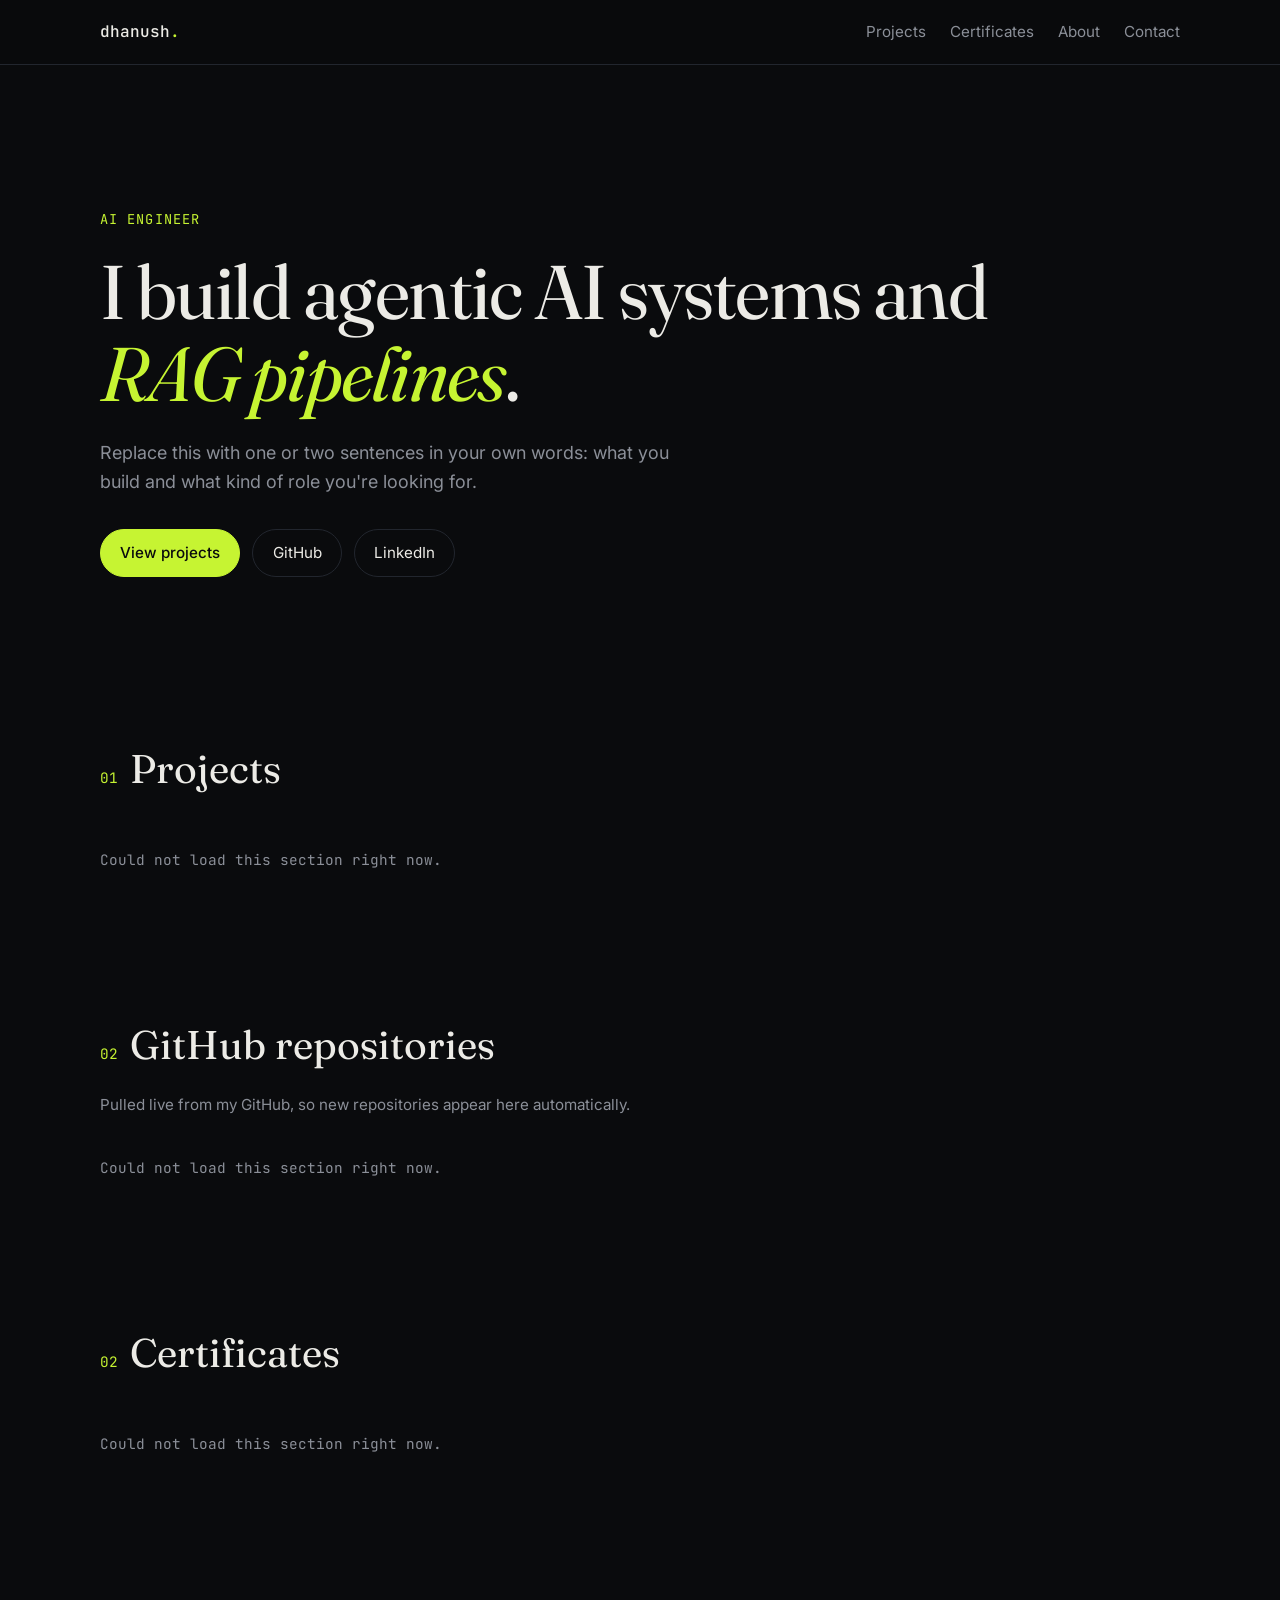
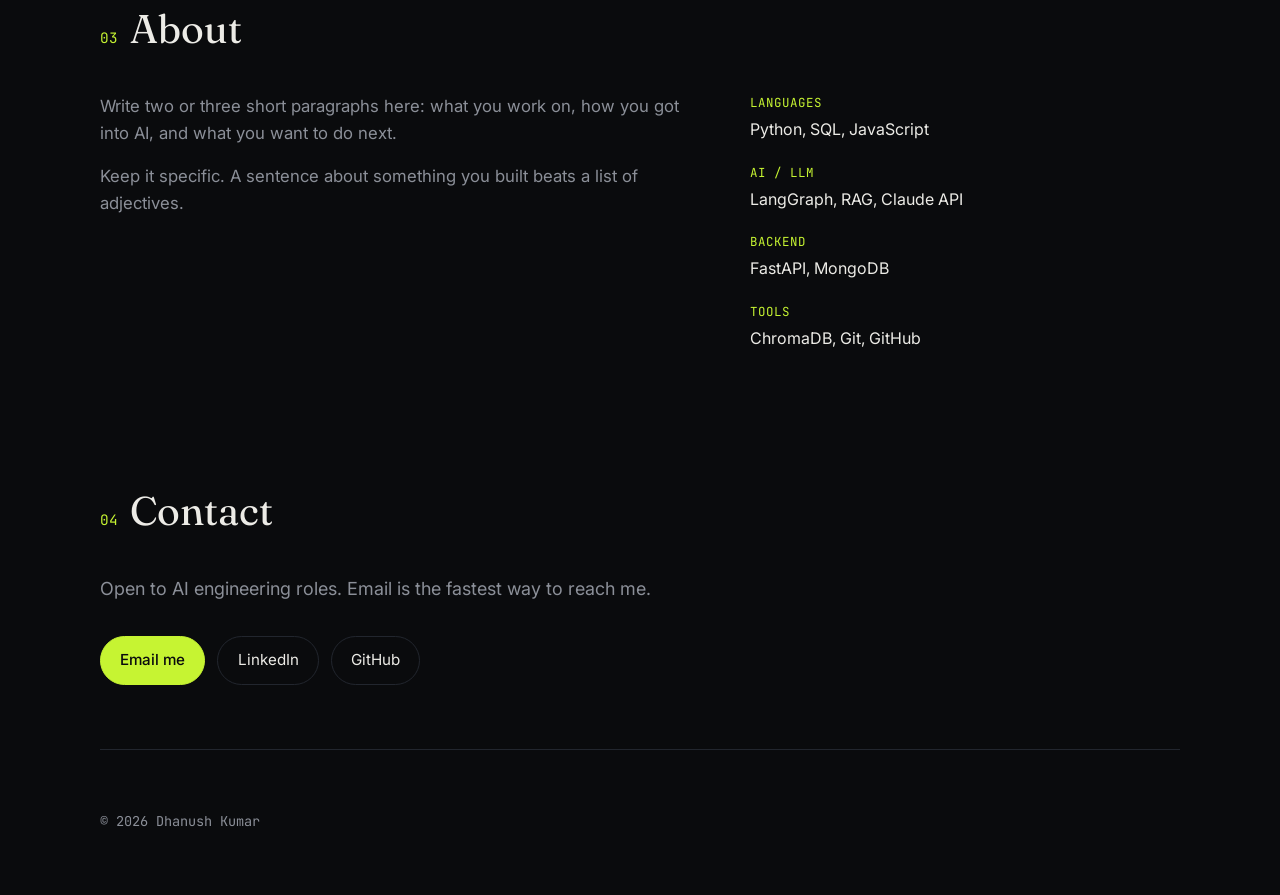
==== frontend/index.html @ 37e3fe56 "Initial commit: portfolio backend and frontend" ====
<!DOCTYPE html>
<html lang="en">
<head>
  <meta charset="UTF-8">
  <meta name="viewport" content="width=device-width, initial-scale=1">
  <title>Dhanush Kumar | AI Engineer</title>
  <meta name="description" content="AI engineer building agentic systems and RAG pipelines. Projects, certificates and contact.">
  <link rel="preconnect" href="https://fonts.googleapis.com">
  <link rel="preconnect" href="https://fonts.gstatic.com" crossorigin>
  <link href="https://fonts.googleapis.com/css2?family=Fraunces:ital,opsz,wght@0,9..144,400;0,9..144,600;1,9..144,400&family=Inter:wght@400;500&family=JetBrains+Mono:wght@400;500&display=swap" rel="stylesheet">
  <link rel="stylesheet" href="css/style.css">
</head>
<body>
  <header class="site-header">
    <nav class="nav container" aria-label="Main">
      <a href="#home" class="brand">dhanush<span>.</span></a>
      <ul class="nav-links">
        <li><a href="#projects">Projects</a></li>
        <li><a href="#certificates">Certificates</a></li>
        <li><a href="#about">About</a></li>
        <li><a href="#contact">Contact</a></li>
      </ul>
    </nav>
  </header>

  <main>
    <section id="home" class="hero container">
      <p class="eyebrow">AI Engineer</p>
      <h1>I build agentic AI systems and <em>RAG pipelines</em>.</h1>
      <p class="lead">Replace this with one or two sentences in your own words: what you build and what kind of role you're looking for.</p>
      <div class="actions">
        <a class="btn btn-primary" href="#projects">View projects</a>
        <a class="btn" href="https://github.com/Dhanush-K-Git" target="_blank" rel="noopener">GitHub</a>
        <a class="btn" href="https://linkedin.com/in/dhanush-kumar-732a01305" target="_blank" rel="noopener">LinkedIn</a>
      </div>
    </section>

    <section id="projects" class="section container">
      <h2 class="section-title"><span class="mono">01</span> Projects</h2>
      <div id="projects-grid" class="grid"></div>
    </section>

        <section id="repos" class="section container">
      <h2 class="section-title"><span class="mono">02</span> GitHub repositories</h2>
      <p class="section-note">Pulled live from my GitHub, so new repositories appear here automatically.</p>
      <div id="repos-grid" class="grid"></div>
    </section>
    
    <section id="certificates" class="section container">
      <h2 class="section-title"><span class="mono">02</span> Certificates</h2>
      <div id="certificates-grid" class="grid"></div>
    </section>
        <section id="about" class="section container">
      <h2 class="section-title"><span class="mono">03</span> About</h2>
      <div class="about">
        <div class="about-text">
          <p>Write two or three short paragraphs here: what you work on, how you got into AI, and what you want to do next.</p>
          <p>Keep it specific. A sentence about something you built beats a list of adjectives.</p>
        </div>
        <dl class="skills">
          <div><dt class="mono">Languages</dt><dd>Python, SQL, JavaScript</dd></div>
          <div><dt class="mono">AI / LLM</dt><dd>LangGraph, RAG, Claude API</dd></div>
          <div><dt class="mono">Backend</dt><dd>FastAPI, MongoDB</dd></div>
          <div><dt class="mono">Tools</dt><dd>ChromaDB, Git, GitHub</dd></div>
        </dl>
      </div>
    </section>

    <section id="contact" class="section container">
      <h2 class="section-title"><span class="mono">04</span> Contact</h2>
      <p class="lead">Open to AI engineering roles. Email is the fastest way to reach me.</p>
      <div class="actions">
        <a class="btn btn-primary" href="mailto:dhanushkumar9211@gmail.com">Email me</a>
        <a class="btn" href="https://linkedin.com/in/dhanush-kumar-732a01305" target="_blank" rel="noopener">LinkedIn</a>
        <a class="btn" href="https://github.com/Dhanush-K-Git" target="_blank" rel="noopener">GitHub</a>
      </div>
    </section>
  </main>

  <footer class="site-footer container">
    <p class="mono">© <span id="year"></span> Dhanush Kumar</p>
  </footer>

  <script src="js/main.js"></script>
</body>
</html>
---- frontend/css/style.css ----
:root {
  --bg: #0a0b0d;
  --surface: #111317;
  --border: #22262e;
  --text: #ecebe6;
  --muted: #8b8f98;
  --accent: #c6f432;

  --font-display: "Fraunces", Georgia, serif;
  --font-body: "Inter", system-ui, sans-serif;
  --font-mono: "JetBrains Mono", ui-monospace, monospace;

  --radius: 14px;
  --max: 1080px;
}

* { box-sizing: border-box; }
html { scroll-behavior: smooth; }
body {
  margin: 0;
  background: var(--bg);
  color: var(--text);
  font-family: var(--font-body);
  line-height: 1.6;
  -webkit-font-smoothing: antialiased;
}
a { color: inherit; }
.container { width: min(100% - 2.5rem, var(--max)); margin-inline: auto; }
.mono { font-family: var(--font-mono); }

/* Header */
.site-header {
  position: sticky; top: 0; z-index: 10;
  background: rgba(10, 11, 13, 0.75);
  backdrop-filter: blur(10px);
  border-bottom: 1px solid var(--border);
}
.nav { display: flex; justify-content: space-between; align-items: center; height: 64px; }
.brand { font-family: var(--font-mono); font-weight: 500; text-decoration: none; }
.brand span { color: var(--accent); }
.nav-links { display: flex; gap: 1.5rem; list-style: none; margin: 0; padding: 0; }
.nav-links a { text-decoration: none; color: var(--muted); font-size: 0.95rem; transition: color 0.2s; }
.nav-links a:hover { color: var(--text); }

/* Hero */
.hero { padding: clamp(4rem, 12vw, 9rem) 0 clamp(3rem, 8vw, 6rem); }
.eyebrow {
  font-family: var(--font-mono); color: var(--accent);
  font-size: 0.85rem; letter-spacing: 0.08em; text-transform: uppercase;
  margin: 0 0 1.25rem;
}
.hero h1 {
  font-family: var(--font-display); font-weight: 400;
  font-size: clamp(2.4rem, 7vw, 4.75rem);
  line-height: 1.08; letter-spacing: -0.02em;
  margin: 0 0 1.5rem; max-width: 20ch;
}
.hero h1 em { font-style: italic; color: var(--accent); }
.lead { color: var(--muted); font-size: 1.125rem; max-width: 52ch; margin: 0 0 2rem; }
.actions { display: flex; flex-wrap: wrap; gap: 0.75rem; }

.btn {
  display: inline-block; padding: 0.7rem 1.2rem;
  border: 1px solid var(--border); border-radius: 999px;
  text-decoration: none; font-size: 0.95rem;
  transition: border-color 0.2s, transform 0.2s;
}
.btn:hover { border-color: var(--muted); transform: translateY(-1px); }
.btn-primary { background: var(--accent); border-color: var(--accent); color: #0a0b0d; font-weight: 500; }
.btn-primary:hover { border-color: var(--accent); }

/* Sections */
.section { padding: 4rem 0; scroll-margin-top: 64px; }
.section-title {
  font-family: var(--font-display); font-weight: 400;
  font-size: clamp(1.75rem, 4vw, 2.5rem);
  margin: 0 0 2rem; display: flex; align-items: baseline; gap: 0.75rem;
}
.section-title .mono { color: var(--accent); font-size: 0.9rem; }
.grid { display: grid; grid-template-columns: repeat(auto-fill, minmax(300px, 1fr)); gap: 1.25rem; }
.section-note { color: var(--muted); margin: -1rem 0 1.5rem; font-size: 0.95rem; }

/* Cards */
.card {
  background: var(--surface); border: 1px solid var(--border);
  border-radius: var(--radius); padding: 1.5rem;
  display: flex; flex-direction: column; gap: 0.9rem;
  transition: border-color 0.25s, transform 0.25s;
}
.card:hover { border-color: #3a404b; transform: translateY(-3px); }
.card-image {
  width: 100%; aspect-ratio: 16 / 9; object-fit: cover;
  border-radius: 10px; border: 1px solid var(--border);
}
.card-meta {
  font-family: var(--font-mono); font-size: 0.78rem; color: var(--muted);
  display: flex; justify-content: space-between;
}
.badge { color: var(--accent); }
.card h3 { font-family: var(--font-display); font-weight: 600; font-size: 1.3rem; line-height: 1.25; margin: 0; }
.card p { margin: 0; color: var(--muted); }

.tags { list-style: none; display: flex; flex-wrap: wrap; gap: 0.4rem; padding: 0; margin: 0; }
.tags li {
  font-family: var(--font-mono); font-size: 0.75rem;
  padding: 0.2rem 0.6rem; border: 1px solid var(--border);
  border-radius: 999px; color: var(--muted);
}
.links { display: flex; gap: 1rem; margin-top: auto; padding-top: 0.5rem; }
.links a { font-size: 0.9rem; text-decoration: none; border-bottom: 1px solid var(--accent); padding-bottom: 1px; }
.links a:hover { color: var(--accent); }

.empty { color: var(--muted); font-family: var(--font-mono); font-size: 0.9rem; }

/* Footer */
.site-footer { padding: 3rem 0; border-top: 1px solid var(--border); color: var(--muted); font-size: 0.85rem; }

@media (prefers-reduced-motion: reduce) {
  html { scroll-behavior: auto; }
  * { transition: none !important; }
}

/* About */
.about { display: grid; grid-template-columns: 1.4fr 1fr; gap: 3rem; }
.about-text p { margin: 0 0 1rem; color: var(--muted); font-size: 1.05rem; max-width: 60ch; }
.skills { margin: 0; display: grid; gap: 1.25rem; }
.skills dt { color: var(--accent); font-size: 0.78rem; text-transform: uppercase; letter-spacing: 0.08em; margin-bottom: 0.25rem; }
.skills dd { margin: 0; }

@media (max-width: 760px) {
  .about { grid-template-columns: 1fr; gap: 2rem; }
}
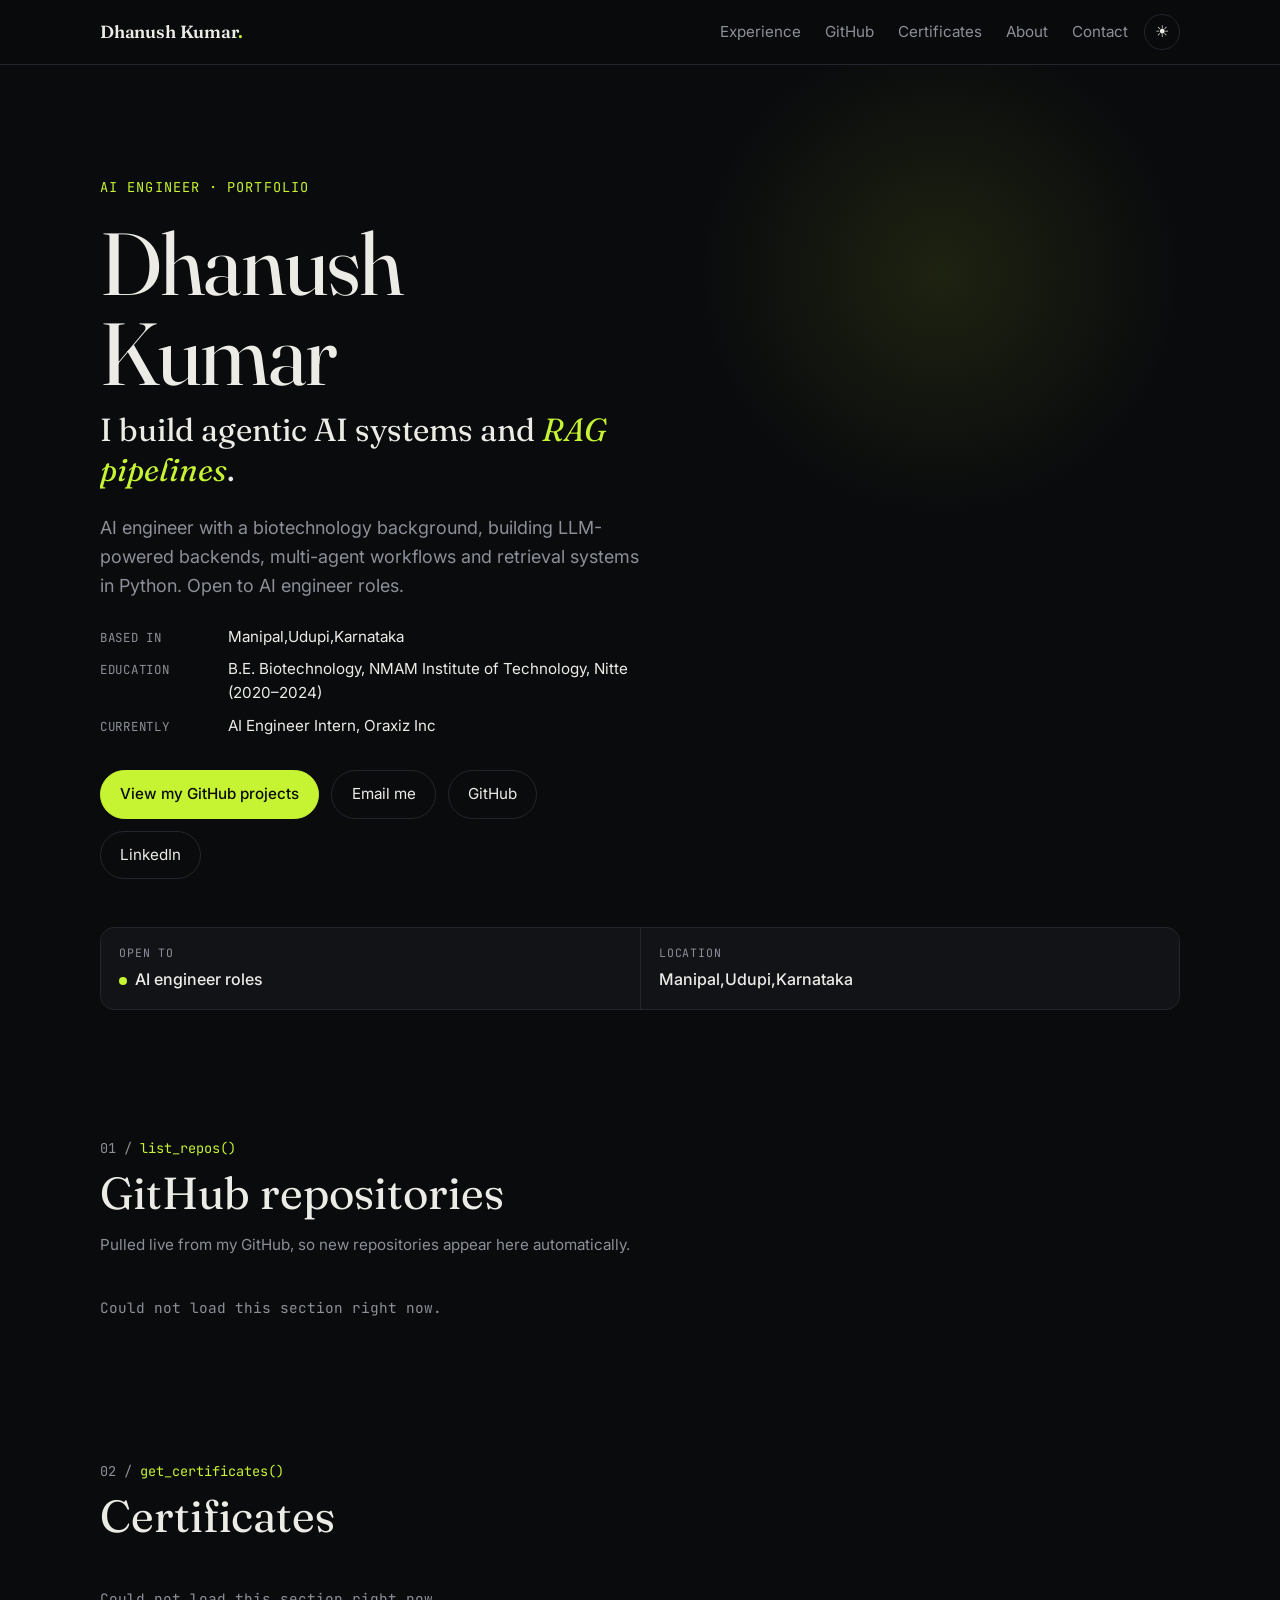
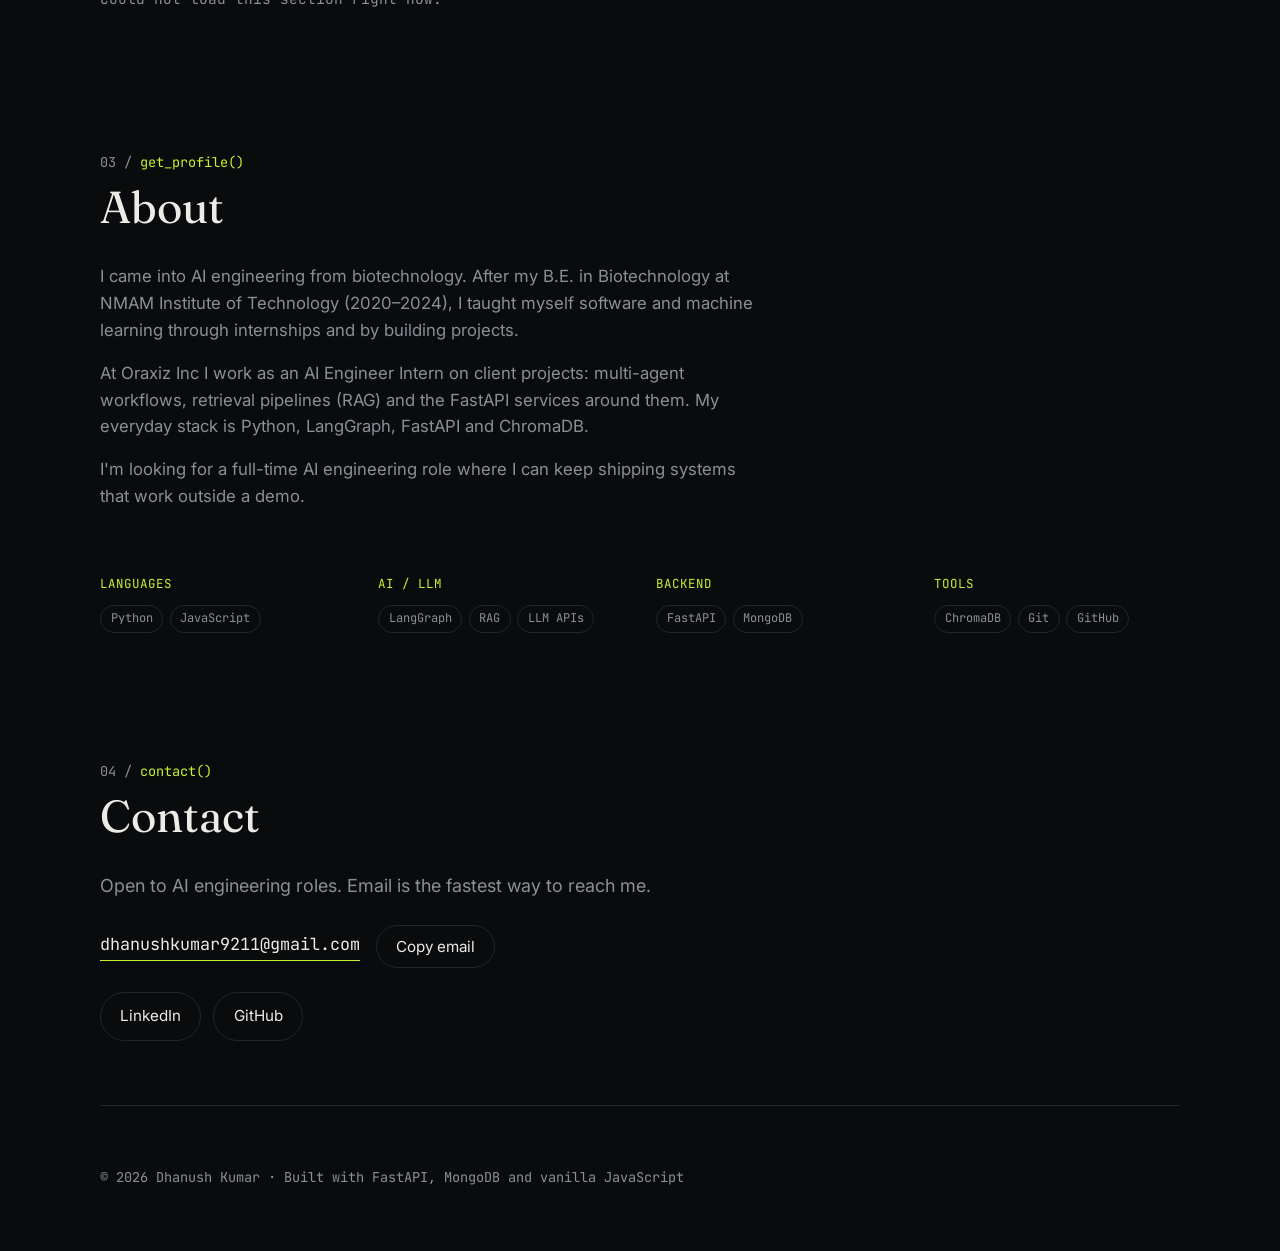
==== commit 04918ff6: "Resume pipeline, certificate PDFs, admin page, README" ====
--- a/frontend/index.html
+++ b/frontend/index.html
@@ -4,73 +4,137 @@
   <meta charset="UTF-8">
   <meta name="viewport" content="width=device-width, initial-scale=1">
   <title>Dhanush Kumar | AI Engineer</title>
-  <meta name="description" content="AI engineer building agentic systems and RAG pipelines. Projects, certificates and contact.">
+  <meta name="description" content="Dhanush Kumar is an AI engineer building agentic AI systems, RAG pipelines and LLM-powered backends in Python. Projects, GitHub repositories, resume and contact.">
+  <meta name="author" content="Dhanush Kumar">
+  <meta property="og:title" content="Dhanush Kumar | AI Engineer">
+  <meta property="og:description" content="AI engineer building agentic AI systems and RAG pipelines. Projects, resume and contact.">
+  <meta property="og:type" content="website">
+  <meta name="twitter:card" content="summary">
+  <script>
+    try { document.documentElement.dataset.theme = localStorage.getItem("theme") || "dark"; }
+    catch (e) { document.documentElement.dataset.theme = "dark"; }
+  </script>
   <link rel="preconnect" href="https://fonts.googleapis.com">
   <link rel="preconnect" href="https://fonts.gstatic.com" crossorigin>
   <link href="https://fonts.googleapis.com/css2?family=Fraunces:ital,opsz,wght@0,9..144,400;0,9..144,600;1,9..144,400&family=Inter:wght@400;500&family=JetBrains+Mono:wght@400;500&display=swap" rel="stylesheet">
   <link rel="stylesheet" href="css/style.css">
+  <link rel="stylesheet" href="css/fixes.css">
+  <script type="application/ld+json">
+  {
+    "@context": "https://schema.org",
+    "@type": "Person",
+    "name": "Dhanush Kumar",
+    "jobTitle": "AI Engineer",
+    "alumniOf": "NMAM Institute of Technology",
+    "sameAs": [
+      "https://github.com/Dhanush-K-Git",
+      "https://linkedin.com/in/dhanush-kumar-732a01305"
+    ]
+  }
+  </script>
 </head>
 <body>
   <header class="site-header">
     <nav class="nav container" aria-label="Main">
-      <a href="#home" class="brand">dhanush<span>.</span></a>
+      <a href="#home" class="brand">
+        <img class="avatar" src="assets/profile.jpg" alt="" width="30" height="30" onerror="this.remove()">
+        <span>Dhanush Kumar<i>.</i></span>
+      </a>
       <ul class="nav-links">
-        <li><a href="#projects">Projects</a></li>
+        <li><a href="#experience">Experience</a></li>
+        <li><a href="#repos">GitHub</a></li>
         <li><a href="#certificates">Certificates</a></li>
         <li><a href="#about">About</a></li>
         <li><a href="#contact">Contact</a></li>
       </ul>
+      <button type="button" id="theme-toggle" class="icon-btn" aria-label="Switch theme">☀</button>
     </nav>
   </header>
 
   <main>
     <section id="home" class="hero container">
-      <p class="eyebrow">AI Engineer</p>
-      <h1>I build agentic AI systems and <em>RAG pipelines</em>.</h1>
-      <p class="lead">Replace this with one or two sentences in your own words: what you build and what kind of role you're looking for.</p>
-      <div class="actions">
-        <a class="btn btn-primary" href="#projects">View projects</a>
-        <a class="btn" href="https://github.com/Dhanush-K-Git" target="_blank" rel="noopener">GitHub</a>
-        <a class="btn" href="https://linkedin.com/in/dhanush-kumar-732a01305" target="_blank" rel="noopener">LinkedIn</a>
+      <div class="hero-grid">
+        <div class="hero-text">
+          <p class="eyebrow">AI Engineer · Portfolio</p>
+          <h1 class="name">Dhanush Kumar</h1>
+          <p class="tagline">I build agentic AI systems and <em>RAG pipelines</em>.</p>
+          <p class="lead">AI engineer with a biotechnology background, building LLM-powered backends, multi-agent workflows and retrieval systems in Python. Open to AI engineer roles.</p>
+
+          <ul class="facts" id="facts"></ul>
+
+          <div class="actions">
+            <a class="btn btn-primary" href="#repos">View my GitHub projects</a>
+            <a class="btn" id="hero-email" hidden>Email me</a>
+            <a class="btn" data-resume-link hidden>Download resume</a>
+            <a class="btn" href="https://github.com/Dhanush-K-Git" target="_blank" rel="noopener">GitHub</a>
+            <a class="btn" href="https://linkedin.com/in/dhanush-kumar-732a01305" target="_blank" rel="noopener">LinkedIn</a>
+          </div>
+        </div>
+
+        <!-- Hides itself if frontend/assets/profile.jpg does not exist -->
+        <img class="portrait" src="assets/profile.jpg" alt="Photo of Dhanush Kumar" width="300" height="300" style="justify-self:center" onerror="this.remove()">
+      </div>
+
+      <!-- Filled from the Recruiter quick view on the admin page. Delete this line to remove it. -->
+      <dl class="status" id="status" hidden></dl>
+    </section>
+
+    <section id="experience" class="section container" hidden>
+      <div class="section-head">
+        <p class="kicker">get_experience()</p>
+        <h2 class="section-title">Experience</h2>
+      </div>
+      <ol class="timeline" id="experience-list"></ol>
+      <div id="education-block" hidden>
+        <h3 class="subhead">Education</h3>
+        <ol class="timeline" id="education-list"></ol>
       </div>
     </section>
 
-    <section id="projects" class="section container">
-      <h2 class="section-title"><span class="mono">01</span> Projects</h2>
-      <div id="projects-grid" class="grid"></div>
-    </section>
-
-        <section id="repos" class="section container">
-      <h2 class="section-title"><span class="mono">02</span> GitHub repositories</h2>
+    <section id="repos" class="section container">
+      <div class="section-head">
+        <p class="kicker">list_repos()</p>
+        <h2 class="section-title">GitHub repositories</h2>
+      </div>
       <p class="section-note">Pulled live from my GitHub, so new repositories appear here automatically.</p>
       <div id="repos-grid" class="grid"></div>
     </section>
-    
+
     <section id="certificates" class="section container">
-      <h2 class="section-title"><span class="mono">02</span> Certificates</h2>
+      <div class="section-head">
+        <p class="kicker">get_certificates()</p>
+        <h2 class="section-title">Certificates</h2>
+      </div>
       <div id="certificates-grid" class="grid"></div>
     </section>
-        <section id="about" class="section container">
-      <h2 class="section-title"><span class="mono">03</span> About</h2>
+
+    <section id="about" class="section container">
+      <div class="section-head">
+        <p class="kicker">get_profile()</p>
+        <h2 class="section-title">About</h2>
+      </div>
       <div class="about">
         <div class="about-text">
-          <p>Write two or three short paragraphs here: what you work on, how you got into AI, and what you want to do next.</p>
-          <p>Keep it specific. A sentence about something you built beats a list of adjectives.</p>
+          <p>I came into AI engineering from biotechnology. After my B.E. in Biotechnology at NMAM Institute of Technology (2020–2024), I taught myself software and machine learning through internships and by building projects.</p>
+          <p>At Oraxiz Inc I work as an AI Engineer Intern on client projects: multi-agent workflows, retrieval pipelines (RAG) and the FastAPI services around them. My everyday stack is Python, LangGraph, FastAPI and ChromaDB.</p>
+          <p>I'm looking for a full-time AI engineering role where I can keep shipping systems that work outside a demo.</p>
         </div>
-        <dl class="skills">
-          <div><dt class="mono">Languages</dt><dd>Python, SQL, JavaScript</dd></div>
-          <div><dt class="mono">AI / LLM</dt><dd>LangGraph, RAG, Claude API</dd></div>
-          <div><dt class="mono">Backend</dt><dd>FastAPI, MongoDB</dd></div>
-          <div><dt class="mono">Tools</dt><dd>ChromaDB, Git, GitHub</dd></div>
-        </dl>
       </div>
+      <div class="skill-groups" id="skills"></div>
     </section>
 
     <section id="contact" class="section container">
-      <h2 class="section-title"><span class="mono">04</span> Contact</h2>
+      <div class="section-head">
+        <p class="kicker">contact()</p>
+        <h2 class="section-title">Contact</h2>
+      </div>
       <p class="lead">Open to AI engineering roles. Email is the fastest way to reach me.</p>
+      <p class="email-line" id="email-line" hidden>
+        <a id="email-link" class="email-text"></a>
+        <button type="button" class="btn" id="copy-email">Copy email</button>
+      </p>
       <div class="actions">
-        <a class="btn btn-primary" href="mailto:dhanushkumar9211@gmail.com">Email me</a>
+        <a class="btn" data-resume-link hidden>Download resume</a>
         <a class="btn" href="https://linkedin.com/in/dhanush-kumar-732a01305" target="_blank" rel="noopener">LinkedIn</a>
         <a class="btn" href="https://github.com/Dhanush-K-Git" target="_blank" rel="noopener">GitHub</a>
       </div>
@@ -78,9 +142,10 @@
   </main>
 
   <footer class="site-footer container">
-    <p class="mono">© <span id="year"></span> Dhanush Kumar</p>
+    <p class="mono">© <span id="year"></span> Dhanush Kumar · Built with FastAPI, MongoDB and vanilla JavaScript</p>
   </footer>
 
+  <script src="js/config.js"></script>
   <script src="js/main.js"></script>
 </body>
-</html>+</html>
--- a/frontend/css/style.css
+++ b/frontend/css/style.css
@@ -1,10 +1,16 @@
 :root {
+  color-scheme: dark;
   --bg: #0a0b0d;
   --surface: #111317;
   --border: #22262e;
+  --border-hover: #3a404b;
   --text: #ecebe6;
   --muted: #8b8f98;
   --accent: #c6f432;
+  --on-accent: #0a0b0d;
+  --nav-bg: rgba(10, 11, 13, 0.75);
+  --glow: rgba(198, 244, 50, 0.10);
+  --shadow: 0 20px 60px rgba(0, 0, 0, 0.3);
 
   --font-display: "Fraunces", Georgia, serif;
   --font-body: "Inter", system-ui, sans-serif;
@@ -14,7 +20,23 @@
   --max: 1080px;
 }
 
+:root[data-theme="light"] {
+  color-scheme: light;
+  --bg: #f6f5ef;
+  --surface: #ffffff;
+  --border: #dcdacf;
+  --border-hover: #b9b6a8;
+  --text: #15161a;
+  --muted: #5b5f68;
+  --accent: #3f7d00;
+  --on-accent: #ffffff;
+  --nav-bg: rgba(246, 245, 239, 0.85);
+  --glow: rgba(63, 125, 0, 0.10);
+  --shadow: 0 20px 50px rgba(30, 30, 20, 0.10);
+}
+
 * { box-sizing: border-box; }
+[hidden] { display: none !important; }
 html { scroll-behavior: smooth; }
 body {
   margin: 0;
@@ -23,62 +45,147 @@
   font-family: var(--font-body);
   line-height: 1.6;
   -webkit-font-smoothing: antialiased;
+  transition: background 0.3s, color 0.3s;
 }
 a { color: inherit; }
+:focus-visible { outline: 2px solid var(--accent); outline-offset: 3px; }
 .container { width: min(100% - 2.5rem, var(--max)); margin-inline: auto; }
 .mono { font-family: var(--font-mono); }
 
 /* Header */
 .site-header {
   position: sticky; top: 0; z-index: 10;
-  background: rgba(10, 11, 13, 0.75);
+  background: var(--nav-bg);
   backdrop-filter: blur(10px);
   border-bottom: 1px solid var(--border);
 }
-.nav { display: flex; justify-content: space-between; align-items: center; height: 64px; }
-.brand { font-family: var(--font-mono); font-weight: 500; text-decoration: none; }
-.brand span { color: var(--accent); }
-.nav-links { display: flex; gap: 1.5rem; list-style: none; margin: 0; padding: 0; }
+.nav { display: flex; align-items: center; gap: 1rem; height: 64px; }
+.brand {
+  display: inline-flex; align-items: center; gap: 0.6rem;
+  font-family: var(--font-display); font-weight: 600; font-size: 1.1rem;
+  letter-spacing: -0.01em; text-decoration: none;
+}
+.brand i { color: var(--accent); font-style: normal; }
+.avatar { width: 30px; height: 30px; border-radius: 50%; object-fit: cover; border: 1px solid var(--border); }
+.nav-links { display: flex; gap: 1.5rem; list-style: none; margin: 0 0 0 auto; padding: 0; }
 .nav-links a { text-decoration: none; color: var(--muted); font-size: 0.95rem; transition: color 0.2s; }
 .nav-links a:hover { color: var(--text); }
+.icon-btn {
+  width: 36px; height: 36px; border-radius: 50%;
+  border: 1px solid var(--border); background: transparent; color: var(--text);
+  cursor: pointer; font-size: 1rem; line-height: 1;
+  transition: border-color 0.2s;
+}
+.icon-btn:hover { border-color: var(--border-hover); }
 
 /* Hero */
-.hero { padding: clamp(4rem, 12vw, 9rem) 0 clamp(3rem, 8vw, 6rem); }
+.hero {
+  position: relative; overflow: clip;
+  padding: clamp(3.5rem, 10vw, 7rem) 0 clamp(2.5rem, 6vw, 4rem);
+}
+.hero::before {
+  content: ""; position: absolute; top: -2rem; right: 0;
+  width: 480px; height: 480px; pointer-events: none; z-index: -1;
+  background: radial-gradient(closest-side, var(--glow), transparent);
+}
+.hero-grid {
+  display: grid; grid-template-columns: 1.15fr 1fr;
+  gap: clamp(2rem, 5vw, 4rem); align-items: center;
+}
 .eyebrow {
   font-family: var(--font-mono); color: var(--accent);
   font-size: 0.85rem; letter-spacing: 0.08em; text-transform: uppercase;
   margin: 0 0 1.25rem;
 }
-.hero h1 {
+.hero .name {
   font-family: var(--font-display); font-weight: 400;
-  font-size: clamp(2.4rem, 7vw, 4.75rem);
-  line-height: 1.08; letter-spacing: -0.02em;
-  margin: 0 0 1.5rem; max-width: 20ch;
-}
-.hero h1 em { font-style: italic; color: var(--accent); }
-.lead { color: var(--muted); font-size: 1.125rem; max-width: 52ch; margin: 0 0 2rem; }
+  font-size: clamp(2.8rem, 8vw, 5.5rem);
+  line-height: 1.02; letter-spacing: -0.02em; margin: 0 0 0.75rem;
+}
+.tagline {
+  font-family: var(--font-display);
+  font-size: clamp(1.3rem, 3vw, 2rem); line-height: 1.25; margin: 0 0 1.5rem;
+}
+.tagline em { font-style: italic; color: var(--accent); }
+.lead { color: var(--muted); font-size: 1.125rem; max-width: 52ch; margin: 0 0 1.5rem; }
+
+.facts { list-style: none; padding: 0; margin: 0 0 2rem; display: grid; gap: 0.5rem; }
+.facts li { display: grid; grid-template-columns: 7rem 1fr; gap: 1rem; font-size: 0.95rem; }
+.facts .mono {
+  color: var(--muted); font-size: 0.78rem; text-transform: uppercase;
+  letter-spacing: 0.06em; padding-top: 0.2rem;
+}
+
 .actions { display: flex; flex-wrap: wrap; gap: 0.75rem; }
-
 .btn {
   display: inline-block; padding: 0.7rem 1.2rem;
   border: 1px solid var(--border); border-radius: 999px;
   text-decoration: none; font-size: 0.95rem;
+  background: transparent; color: inherit; font-family: inherit; cursor: pointer;
   transition: border-color 0.2s, transform 0.2s;
 }
-.btn:hover { border-color: var(--muted); transform: translateY(-1px); }
-.btn-primary { background: var(--accent); border-color: var(--accent); color: #0a0b0d; font-weight: 500; }
+.btn:hover { border-color: var(--border-hover); transform: translateY(-1px); }
+.btn-primary { background: var(--accent); border-color: var(--accent); color: var(--on-accent); font-weight: 500; }
 .btn-primary:hover { border-color: var(--accent); }
 
-/* Sections */
-.section { padding: 4rem 0; scroll-margin-top: 64px; }
+/* Agent-run terminal */
+.terminal {
+  background: var(--surface); border: 1px solid var(--border);
+  border-radius: var(--radius); overflow: hidden;
+  font-family: var(--font-mono); font-size: 0.85rem; box-shadow: var(--shadow);
+}
+.terminal-bar {
+  display: flex; align-items: center; gap: 0.4rem;
+  padding: 0.7rem 1rem; border-bottom: 1px solid var(--border);
+  color: var(--muted); font-size: 0.75rem;
+}
+.terminal-bar i { width: 10px; height: 10px; border-radius: 50%; background: var(--border-hover); display: inline-block; }
+.terminal-bar span { margin-left: 0.5rem; }
+.terminal-body { padding: 1.1rem 1.25rem 1.3rem; min-height: 16rem; display: grid; gap: 0.7rem; align-content: start; }
+.trace-line { display: grid; grid-template-columns: 6.5rem 1fr; gap: 0.75rem; line-height: 1.5; }
+.trace-key { color: var(--accent); }
+.trace-val { word-break: break-word; }
+.trace-line:last-child .trace-val { color: var(--accent); }
+.cursor::after { content: "▍"; color: var(--accent); margin-left: 2px; animation: blink 1s steps(1) infinite; }
+@keyframes blink { 50% { opacity: 0; } }
+
+/* Status strip */
+.status {
+  margin: 3rem 0 0; display: grid;
+  grid-template-columns: repeat(auto-fit, minmax(150px, 1fr)); gap: 1px;
+  background: var(--border); border: 1px solid var(--border);
+  border-radius: var(--radius); overflow: hidden;
+}
+.status-item { background: var(--surface); padding: 1rem 1.15rem; }
+.status-item dt {
+  font-family: var(--font-mono); font-size: 0.72rem; color: var(--muted);
+  text-transform: uppercase; letter-spacing: 0.07em; margin-bottom: 0.3rem;
+}
+.status-item dd { margin: 0; font-weight: 500; }
+.dot {
+  display: inline-block; width: 8px; height: 8px; border-radius: 50%;
+  background: var(--accent); margin-right: 0.5rem;
+  animation: pulse 2s infinite;
+}
+@keyframes pulse {
+  0% { box-shadow: 0 0 0 0 color-mix(in srgb, var(--accent) 55%, transparent); }
+  70% { box-shadow: 0 0 0 8px transparent; }
+  100% { box-shadow: 0 0 0 0 transparent; }
+}
+
+/* Sections (numbers are automatic) */
+main { counter-reset: section; }
+.section { padding: 4rem 0; scroll-margin-top: 80px; }
+.section-head { margin-bottom: 2rem; }
+.kicker { margin: 0 0 0.5rem; font-family: var(--font-mono); color: var(--accent); font-size: 0.85rem; }
+.kicker::before { counter-increment: section; content: counter(section, decimal-leading-zero) " / "; color: var(--muted); }
 .section-title {
   font-family: var(--font-display); font-weight: 400;
-  font-size: clamp(1.75rem, 4vw, 2.5rem);
-  margin: 0 0 2rem; display: flex; align-items: baseline; gap: 0.75rem;
-}
-.section-title .mono { color: var(--accent); font-size: 0.9rem; }
+  font-size: clamp(1.9rem, 4.5vw, 2.8rem); line-height: 1.1; margin: 0;
+}
+.section-note { color: var(--muted); margin: -1rem 0 1.5rem; font-size: 0.95rem; }
+.subhead { font-family: var(--font-display); font-weight: 400; font-size: 1.4rem; margin: 2.5rem 0 1.25rem; }
 .grid { display: grid; grid-template-columns: repeat(auto-fill, minmax(300px, 1fr)); gap: 1.25rem; }
-.section-note { color: var(--muted); margin: -1rem 0 1.5rem; font-size: 0.95rem; }
 
 /* Cards */
 .card {
@@ -87,18 +194,20 @@
   display: flex; flex-direction: column; gap: 0.9rem;
   transition: border-color 0.25s, transform 0.25s;
 }
-.card:hover { border-color: #3a404b; transform: translateY(-3px); }
+.card:hover { border-color: var(--border-hover); transform: translateY(-3px); }
 .card-image {
   width: 100%; aspect-ratio: 16 / 9; object-fit: cover;
   border-radius: 10px; border: 1px solid var(--border);
 }
 .card-meta {
   font-family: var(--font-mono); font-size: 0.78rem; color: var(--muted);
-  display: flex; justify-content: space-between;
+  display: flex; justify-content: space-between; gap: 1rem;
 }
 .badge { color: var(--accent); }
 .card h3 { font-family: var(--font-display); font-weight: 600; font-size: 1.3rem; line-height: 1.25; margin: 0; }
 .card p { margin: 0; color: var(--muted); }
+.bullets { margin: 0; padding-left: 1.1rem; color: var(--muted); }
+.bullets li { margin-bottom: 0.35rem; }
 
 .tags { list-style: none; display: flex; flex-wrap: wrap; gap: 0.4rem; padding: 0; margin: 0; }
 .tags li {
@@ -109,24 +218,84 @@
 .links { display: flex; gap: 1rem; margin-top: auto; padding-top: 0.5rem; }
 .links a { font-size: 0.9rem; text-decoration: none; border-bottom: 1px solid var(--accent); padding-bottom: 1px; }
 .links a:hover { color: var(--accent); }
-
 .empty { color: var(--muted); font-family: var(--font-mono); font-size: 0.9rem; }
+
+/* Timeline */
+.timeline {
+  list-style: none; margin: 0; padding: 0 0 0 1.5rem;
+  border-left: 1px solid var(--border); display: grid; gap: 2rem;
+}
+.timeline-item { position: relative; }
+.timeline-item::before {
+  content: ""; position: absolute; left: calc(-1.5rem - 5px); top: 0.45rem;
+  width: 9px; height: 9px; border-radius: 50%; background: var(--accent);
+}
+.timeline-period { font-size: 0.78rem; color: var(--muted); margin: 0 0 0.35rem; }
+.timeline-item h3 { font-family: var(--font-display); font-weight: 600; font-size: 1.3rem; margin: 0; }
+.timeline-company { margin: 0.15rem 0 0.6rem; }
+
+/* About */
+.about { display: grid; grid-template-columns: 1fr auto; gap: clamp(2rem, 5vw, 4rem); align-items: start; }
+.about-text p { margin: 0 0 1rem; color: var(--muted); font-size: 1.05rem; max-width: 60ch; }
+.portrait {
+  width: min(100%, 280px); aspect-ratio: 1; object-fit: cover;
+  border-radius: 24px; border: 1px solid var(--border);
+}
+.skill-groups {
+  margin-top: 3rem; display: grid; gap: 1.75rem 2rem;
+  grid-template-columns: repeat(auto-fit, minmax(220px, 1fr));
+}
+.skill-group h3 {
+  font-size: 0.78rem; font-weight: 400; text-transform: uppercase;
+  letter-spacing: 0.08em; color: var(--accent); margin: 0 0 0.7rem;
+}
+
+/* Contact */
+.email-line { display: flex; flex-wrap: wrap; align-items: center; gap: 1rem; margin: 0 0 1.5rem; }
+.email-text {
+  font-family: var(--font-mono); font-size: 1.05rem; text-decoration: none;
+  border-bottom: 1px solid var(--accent); padding-bottom: 2px;
+}
 
 /* Footer */
 .site-footer { padding: 3rem 0; border-top: 1px solid var(--border); color: var(--muted); font-size: 0.85rem; }
 
+/* Scroll reveal */
+.reveal { opacity: 0; transform: translateY(14px); transition: opacity 0.6s ease, transform 0.6s ease; }
+.reveal.in { opacity: 1; transform: none; }
+
+/* Admin page */
+.admin { padding: 3rem 0; display: grid; gap: 1rem; max-width: 760px; }
+.admin h1 { font-family: var(--font-display); font-weight: 400; margin: 0; }
+.admin h2 { font-family: var(--font-display); font-weight: 400; margin: 1.5rem 0 0; }
+.admin label { display: grid; gap: 0.35rem; color: var(--muted); font-size: 0.9rem; }
+.admin input, .admin textarea {
+  background: var(--surface); color: var(--text);
+  border: 1px solid var(--border); border-radius: 10px;
+  padding: 0.7rem 0.9rem; font: inherit;
+}
+.admin textarea { font-family: var(--font-mono); font-size: 0.8rem; }
+.admin .btn { justify-self: start; }
+.status-msg, .admin .status { min-height: 1.5rem; margin: 0; color: var(--accent); font-family: var(--font-mono); font-size: 0.85rem; }
+.admin .status { display: block; background: none; border: 0; }
+.admin .status.error { color: #ff7a7a; }
+
+@media (max-width: 900px) {
+  .hero-grid { grid-template-columns: 1fr; }
+}
+@media (max-width: 760px) {
+  .nav { height: auto; padding: 0.6rem 0; flex-wrap: wrap; row-gap: 0.4rem; }
+  .nav-links {
+    order: 3; width: 100%; margin: 0; gap: 1.25rem;
+    overflow-x: auto; white-space: nowrap; scrollbar-width: none;
+  }
+  .icon-btn { margin-left: auto; }
+  .section { scroll-margin-top: 110px; }
+  .about { grid-template-columns: 1fr; }
+  .portrait { order: -1; width: 160px; }
+  .facts li { grid-template-columns: 1fr; gap: 0.1rem; }
+}
 @media (prefers-reduced-motion: reduce) {
   html { scroll-behavior: auto; }
-  * { transition: none !important; }
-}
-
-/* About */
-.about { display: grid; grid-template-columns: 1.4fr 1fr; gap: 3rem; }
-.about-text p { margin: 0 0 1rem; color: var(--muted); font-size: 1.05rem; max-width: 60ch; }
-.skills { margin: 0; display: grid; gap: 1.25rem; }
-.skills dt { color: var(--accent); font-size: 0.78rem; text-transform: uppercase; letter-spacing: 0.08em; margin-bottom: 0.25rem; }
-.skills dd { margin: 0; }
-
-@media (max-width: 760px) {
-  .about { grid-template-columns: 1fr; gap: 2rem; }
+  * { transition: none !important; animation: none !important; }
 }
--- a/frontend/css/fixes.css
+++ b/frontend/css/fixes.css
@@ -0,0 +1,6 @@
+/* Layout fixes: long names must wrap inside their card instead of spilling out */
+.card { min-width: 0; }
+.card h3,
+.card p,
+.timeline-item h3 { overflow-wrap: anywhere; }
+.links { flex-wrap: wrap; }
